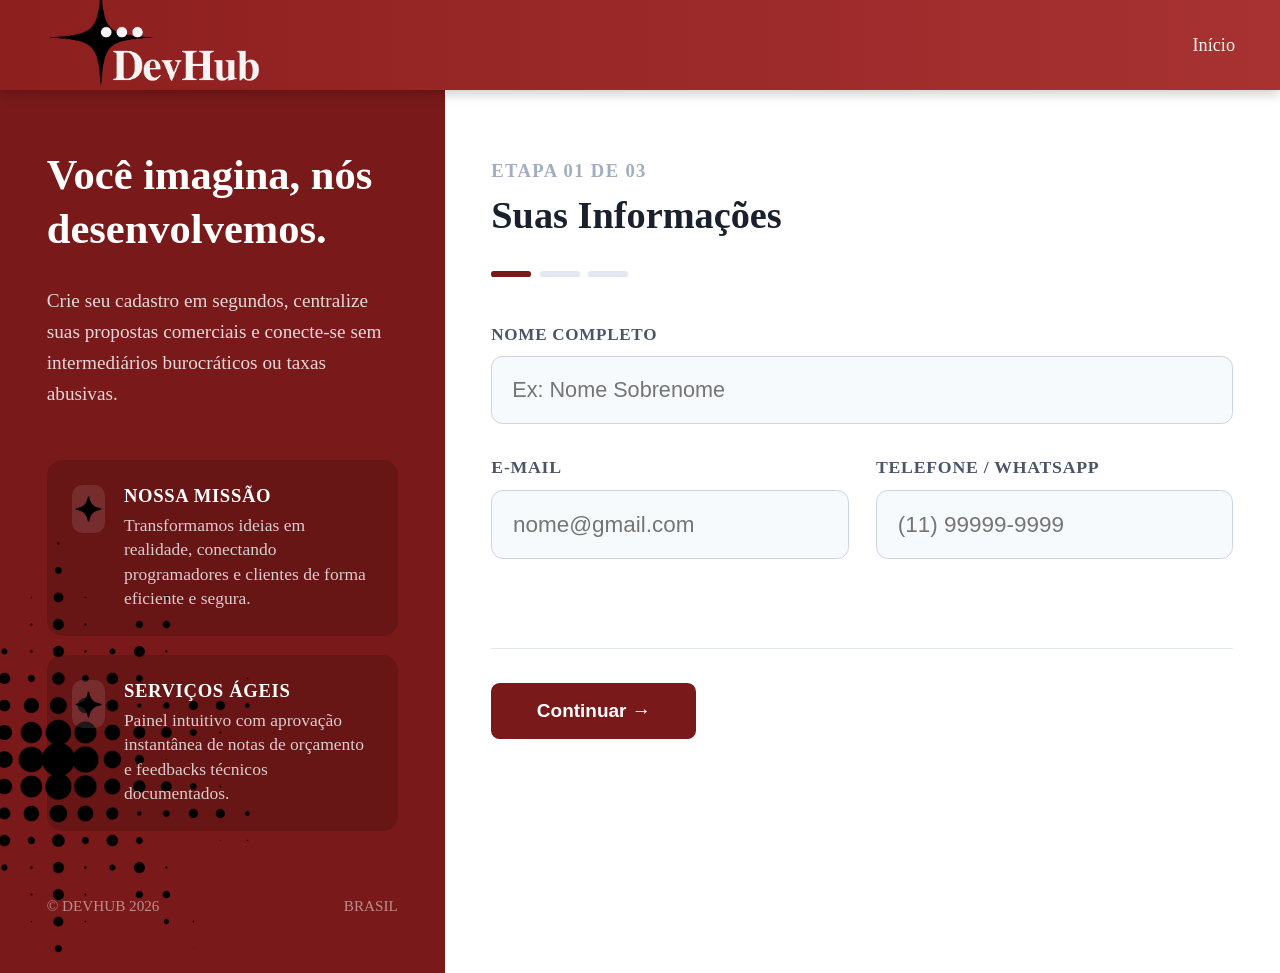
==== cadastro1.html @ e3f6fb22 "first commit" ====
<!DOCTYPE html>
<html lang="pt-BR">
<head>
    <meta charset="UTF-8">
    <meta name="viewport" content="width=device-width, initial-scale=1.0">
    <title>Cadastro - DevHub</title>
    <link rel="stylesheet" href="css/cadastro.css">
    <link rel="icon" type="image/png" href="img/iconb.png">
</head>
<body>
    
    <header>
        <div class="topo">
            <img src="img/logo.png" alt="Logo do DevHub" class="logo">
        </div>
        <nav>
            <a href="index.html">Início</a>
           
        </nav>
    </header>

    <div class="main-container">
        <aside class="lateral">
            <div class="lateral-conteudo">
                <h1>Você imagina, nós desenvolvemos.</h1>
                <p>Crie seu cadastro em segundos, centralize suas propostas comerciais e conecte-se sem intermediários burocráticos ou taxas abusivas.</p>
                <div class="card-painel">
                    <div class="icone-painel"><img src="img/brilho.png" alt="pindevhub"></div>
                    <div>
                        <h3>Nossa missão</h3>
                        <p>Transformamos ideias em realidade, conectando programadores e clientes de forma eficiente e segura.</p>
                    </div>
                </div>
                <div class="card-painel">
                    <div class="icone-painel"><img src="img/brilho.png" alt="pindevhub"></div>
                    <div>
                        <h3>Serviços Ágeis</h3>
                        <p>Painel intuitivo com aprovação instantânea de notas de orçamento e feedbacks técnicos documentados.</p>
                    </div>
                </div>
            </div>
            <div class="lateral-rodape">
                <span>© DEVHUB 2026</span>
                <span> BRASIL</span>
            </div>
        </aside>
        <main class="form-area">
            <div class="form-wrapper">
                <form id="formularioCadastro1">
                    <div class="form-step">
                        <div class="step-header">Etapa 01 de 03</div>
                        <h2 class="step-title">Suas Informações</h2>
                        <div class="progress-container">
                            <div class="progress-bar active"></div>
                            <div class="progress-bar"></div>
                            <div class="progress-bar"></div>
                        </div>
                        <div class="form-group">
                            <label>Nome Completo</label>
                            <input type="text" id="nomeCompleto" placeholder="Ex: Nome Sobrenome" required>
                        </div>
                        <div class="form-row">
                            <div class="form-group">
                                <label>E-mail</label>
                                <input type="email" id="emailCliente" placeholder="nome@gmail.com" required>
                            </div>
                            <div class="form-group">
                                <label>Telefone / WhatsApp</label>
                                <input type="text" id="telefoneCliente" placeholder="(11) 99999-9999" required>
                            </div>
                        </div>
                        <div class="form-footer">
                            <button type="submit" class="btn-continuar">Continuar →</button>
                        </div>
                    </div>
                </form>
            </div>
        </main>
    </div>
    <script src="js/cadastro.js"></script>
</body>
</html>
---- css/cadastro.css ----
@import url('https://fonts.googleapis.com/css2?family=DM+Serif+Display:ital@0;1&display=swap');

.dm-serif-display-regular {
  font-family: "DM Serif Display", serif;
  font-weight: 400;
  font-style: normal;
}

.dm-serif-display-regular-italic {
  font-family: "DM Serif Display", serif;
  font-weight: 400;
  font-style: italic;
}
:root {
    --primary-color: #7A1919;
    --primary-hover: #5A1212;
    --bg-light: #FDFDFD;
    --text-dark: #1E1E1E;
    --text-gray: #666666;
    --border-color: #E2E8F0;
}


/* BASE */
* {
    zoom: 1.04;
    margin: 0;
    padding: 0;
    box-sizing: border-box;
}


body {
    background: #fff;
    color: var(--text-dark);
    min-height: 100vh;
    display: flex;
    flex-direction: column;
}


header {
    position: sticky;
    top: 0;
    z-index: 1000;
}




/* HEADER */
header {
    background: linear-gradient(90deg, #8d1f1f, #a83232);
    color: white;
    display: flex;
    justify-content: space-between;
    align-items: center;
    padding: 10px 40px;
    height: 80px;
    box-shadow: 0px 4px 10px rgba(0, 0, 0, 0.2);
   
}.topo {
    display: flex;
    justify-content: center;
    align-items: center;
    margin: 40px 0;
}

.banner img:hover {
    transform: scale(1.02);
}

header .logo {
    width: 180px;
    margin-top: 10px;
}

nav a {
    text-decoration: none;
    margin-left: 20px;
    font-size: 15px;
    color: #F9F4F4;
    transition: 0.3s;
}

nav a:hover {
    color: #000000;
}

.main-container {
    display: flex;
    flex: 1;
}

.lateral {
    width: 32%;
    min-width: 380px;
    background: #7A1919 url('../img/bomba.png') no-repeat left -150px bottom -100px / 400px auto; 
    color: #ffffff;
    padding: 50px 40px;
    display: flex;
    flex-direction: column;
    justify-content: space-between;
}

.lateral h1 {
    font-size: 2.1rem;
    font-weight: 700;
    margin-bottom: 25px;
    line-height: 1.25;
    color: #ffffff;
}


.lateral p {
    font-size: 0.95rem;
    color: #F7FAFC;
    opacity: 0.85;
    margin-bottom: 40px;
    line-height: 1.6;
}

.card-painel {
    display: flex;
    gap: 15px;
    background: rgba(0, 0, 0, 0.15);
    padding: 20px;
    border-radius: 12px;
    margin-bottom: 15px;
}


.icone-painel {
    background: rgba(255, 255, 255, 0.1);
    width: 36px;
    height: 36px;
    display: flex;
    align-items: center;
    justify-content: center;
    border-radius: 8px;
    font-weight: bold;
}

.card-painel h3 {
    font-size: 0.85rem;
    text-transform: uppercase;
    letter-spacing: 0.5px;
    margin-bottom: 4px;
}


.card-painel p {
    font-size: 0.8rem;
    margin: 0;
    opacity: 0.8;
    line-height: 1.4;
}

.lateral-rodape {
    display: flex;
    justify-content: space-between;
    font-size: 0.75rem;
    opacity: 0.5;
}

.form-area {
    flex: 1;
    background: #fff;
    display: flex;
    justify-content: center;
    padding: 60px 40px;
}

.form-wrapper {
    width: 100%;
    max-width: 650px;
}

.step-header {
    font-size: 0.85rem;
    font-weight: bold;
    text-transform: uppercase;
    color: #A0AEC0;
    letter-spacing: 1px;
    margin-bottom: 8px;
}

.step-title {
    font-size: 1.75rem;
    font-weight: 700;
    margin-bottom: 25px;
    color: #1A202C;
}

.progress-container {
    display: flex;
    gap: 6px;
    margin-bottom: 35px;
    max-width: 100px;
}

.progress-bar {
    height: 4px;
    flex: 1;
    background: #E2E8F0;
    border-radius: 2px;
}

.progress-bar.active { background: var(--primary-color); }
.form-group { margin-bottom: 24px; }
.form-row { display: flex; gap: 20px; }
.form-row .form-group { flex: 1; }

label {
    display: block;
    font-size: 0.75rem;
    font-weight: 700;
    margin-bottom: 8px;
    color: #4A5568;
    text-transform: uppercase;
    letter-spacing: 0.5px;
}

input[type="text"], input[type="email"], input[type="password"], select {
    width: 100%;
    padding: 14px;
    border: 1px solid #CBD5E0;
    border-radius: 8px;
    background: #F7FAFC;
    font-size: 0.95rem;
    color: #2D3748;
    outline: none;
    transition: all 0.2s;
}

input:focus, select:focus {
    border-color: var(--primary-color);
    background: #fff;
    box-shadow: 0 0 0 3px rgba(122, 25, 25, 0.1);
}

.terms-container {
    display: flex;
    gap: 12px;
    background: #F7FAFC;
    padding: 16px;
    border-radius: 8px;
    border: 1px solid #E2E8F0;
    margin-top: 20px;
}

.terms-container input { margin-top: 4px; }

.terms-container label {
    text-transform: none;
    font-weight: normal;
    letter-spacing: 0;
    color: #2D3748;
    line-height: 1.5;
}

.form-footer {
    display: flex;
    justify-content: space-between;
    margin-top: 40px;
    padding-top: 25px;
    border-top: 1px solid var(--border-color);
}

.btn-cancelar, .btn-continuar {
    padding: 12px 28px;
    border-radius: 6px;
    font-weight: 600;
    cursor: pointer;
    transition: all 0.2s;
}

.btn-cancelar {
    background: #fff;
    border: 1px solid #CBD5E0;
    color: #4A5568;
}

.btn-cancelar:hover { background: #F7FAFC; }

.btn-continuar {
    padding: 12px 32px;
    background: var(--primary-color);
    color: #fff;
    border: none;
    display: flex;
    align-items: center;
    gap: 8px;
}

.btn-continuar:hover { background: var(--primary-hover); }
.icone-painel img { width: 24px; height: 24px; object-fit: contain; }

/* RESPONSIVIDADE */
@media (max-width: 992px) {
    .main-container { flex-direction: column; }
    .lateral { width: 100%; min-width: 100%; padding: 40px 20px; }
    .form-area { padding: 40px 20px; }
}
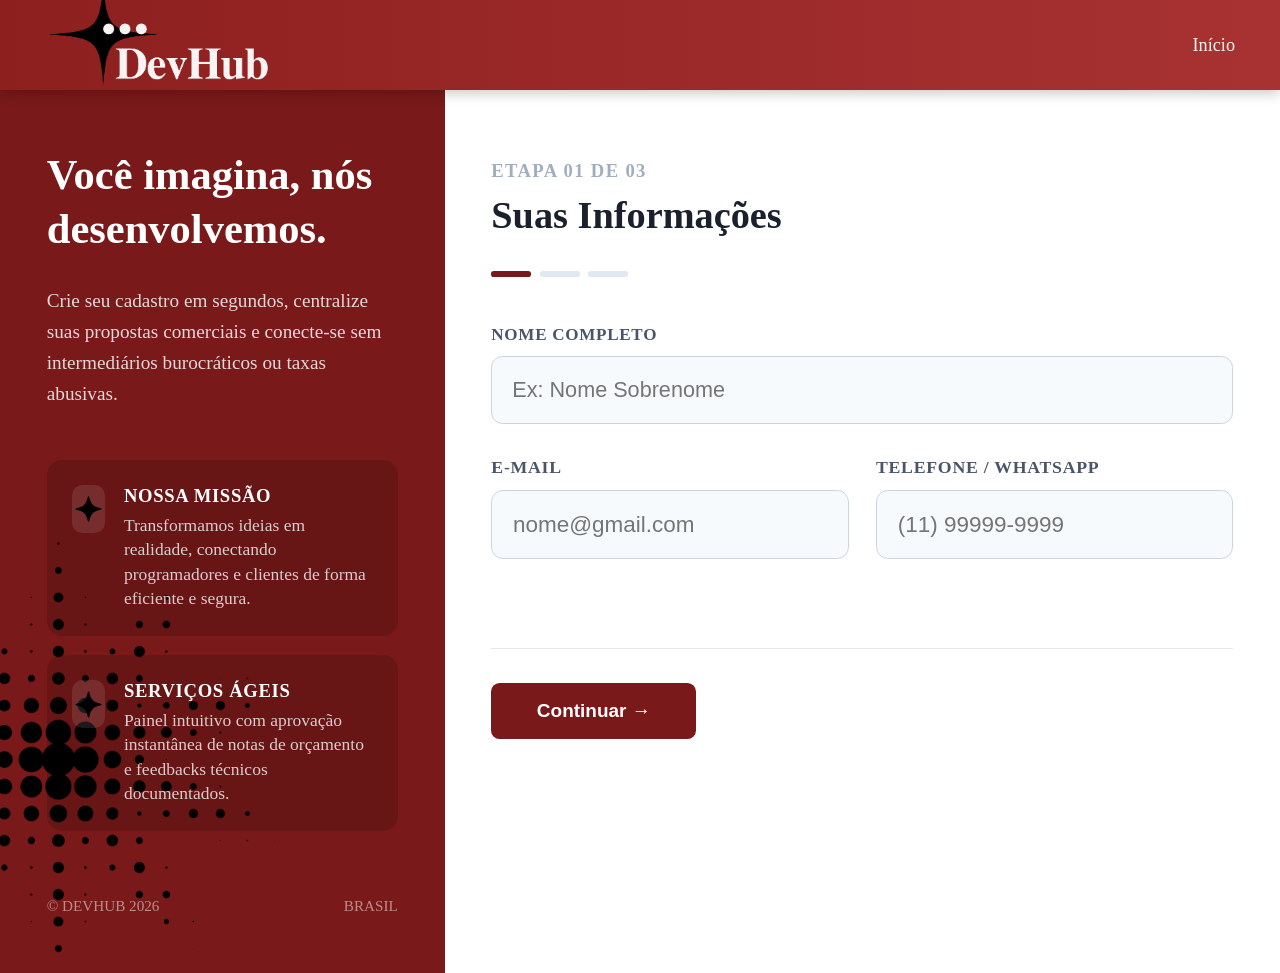
==== commit a25ee390: "Projeto reorganizado e atualizado" ====
--- a/cadastro1.html
+++ b/cadastro1.html
@@ -11,8 +11,10 @@
     
     <header>
         <div class="topo">
-            <img src="img/logo.png" alt="Logo do DevHub" class="logo">
-        </div>
+    <a href="index.html">
+        <img src="img/logo.png" alt="Logo do DevHub" class="logo">
+    </a>
+</div>
         <nav>
             <a href="index.html">Início</a>
            
